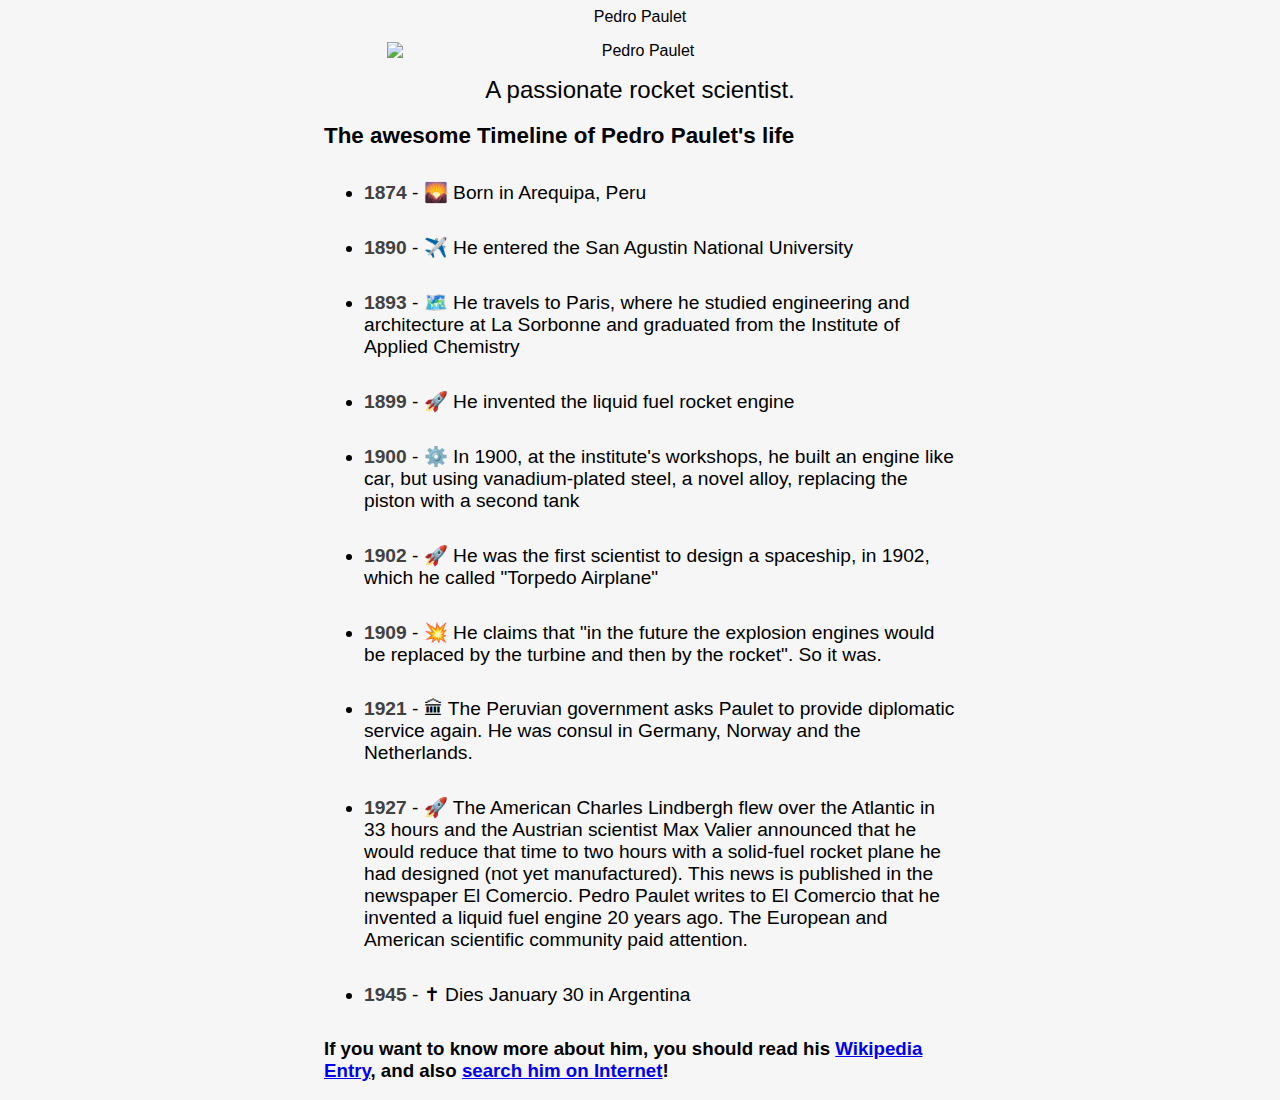
==== index.html @ ac448a02 "Change timeline-list ul with the updated timeline" ====
<!DOCTYPE html>
<html lang="en">
    <head>
        <meta charset="UTF-8" />
        <meta name="viewport" content="width=device-width, initial-scale=1.0" />
        <meta http-equiv="X-UA-Compatible" content="ie=edge" />
        <link rel="stylesheet" href="style.css" />
        <script src="https://cdn.freecodecamp.org/testable-projects-fcc/v1/bundle.js"></script>
        <title>A tribute page for Pedro Paulet</title>
    </head>
    <body>
        <div id="main">
            <section class="cover">
                <div class="tribute-name" id="title">
                    Pedro Paulet
                </div>
                <div id="img-div">
                    <img
                        src="https://upload.wikimedia.org/wikipedia/commons/a/ad/Pedro_Paulet%2C_padre_de_la_Aeronautica.PNG"
                        alt="Pedro Paulet"
                        class="image-tribute-person"
                        id="image"
                    />
                    <div class="description-tribute-person" id="img-caption">
                        A passionate rocket scientist.
                    </div>
                </div>
            </section>
            <section class="timeline" id="tribute-info">
                <h2 class="subtitle-tribute-person">
                    The awesome Timeline of Pedro Paulet's life
                </h2>
                <ul class="timeline-list">
                    <li>
                        <b>1874</b> -
                        <span role="img" aria-label="sunrise">🌄</span> Born in
                        Arequipa, Peru
                    </li>
                    <li>
                        <b>1890</b> -
                        <span role="img" aria-label="airplane">✈️</span> He
                        entered the San Agustin National University
                    </li>
                    <li>
                        <b>1893</b> -
                        <span role="img" aria-label="map">🗺️</span> He travels
                        to Paris, where he studied engineering and architecture
                        at La Sorbonne and graduated from the Institute of
                        Applied Chemistry
                    </li>
                    <li>
                        <b>1899</b> -
                        <span role="img" aria-label="rocket">🚀</span> He
                        invented the liquid fuel rocket engine
                    </li>
                    <li>
                        <b>1900</b> -
                        <span role="img" aria-label="gear">⚙️</span> In 1900, at
                        the institute's workshops, he built an engine like car,
                        but using vanadium-plated steel, a novel alloy,
                        replacing the piston with a second tank
                    </li>
                    <li>
                        <b>1902</b> -
                        <span role="img" aria-label="rocket">🚀</span> He was
                        the first scientist to design a spaceship, in 1902,
                        which he called "Torpedo Airplane"
                    </li>
                    <li>
                        <b>1909</b> -
                        <span role="img" aria-label="collision">💥</span> He
                        claims that "in the future the explosion engines would
                        be replaced by the turbine and then by the rocket". So
                        it was.
                    </li>
                    <li>
                        <b>1921</b> -
                        <span role="img" aria-label="classical building"
                            >🏛</span
                        >
                        The Peruvian government asks Paulet to provide
                        diplomatic service again. He was consul in Germany,
                        Norway and the Netherlands.
                    </li>
                    <li>
                        <b>1927</b> -
                        <span role="img" aria-label="rocket">🚀</span> The
                        American Charles Lindbergh flew over the Atlantic in 33
                        hours and the Austrian scientist Max Valier announced
                        that he would reduce that time to two hours with a
                        solid-fuel rocket plane he had designed (not yet
                        manufactured). This news is published in the newspaper
                        El Comercio. Pedro Paulet writes to El Comercio that he
                        invented a liquid fuel engine 20 years ago. The European
                        and American scientific community paid attention.
                    </li>
                    <li>
                        <b>1945</b> -
                        <span role="img" aria-label="latin cross">✝</span> Dies
                        January 30 in Argentina
                    </li>
                </ul>
                <h3>
                    If you want to know more about him, you should read his
                    <a
                        href="https://es.wikipedia.org/wiki/Pedro_Paulet"
                        target="_blank"
                        id="atribute-link"
                        >Wikipedia Entry</a
                    >, and also
                    <a
                        href="https://duckduckgo.com/?q=Pedro+Paulet"
                        target="_blank"
                        >search him on Internet</a
                    >!
                </h3>
            </section>
        </div>
    </body>
</html>
---- style.css ----
body {
	background-color: rgb(246, 246, 246);
	font-family: 'Segoe UI', sans-serif;
}

.cover {
	text-align: center;
}

.title-tribute-person {
	font-size: 3em;
	margin: 0.5em;
	font-weight: 300;
}

.description-tribute-person {
	font-size: 1.5em;
}

.image-tribute-person {
	display: block;
	margin: auto;
	width: 40%;
	padding: 1rem;
}

.subtitle-tribute-person {
	font-size: 1.4em;
}

.timeline {
	display: block;
	margin: auto;
	width: 50%;
}

.timeline-list {
	font-size: 1.2em;
}

.timeline-list > li {
	margin: 2rem 0rem;
}

.timeline-list b {
	color: #414141;
	font-weight: 600;
}
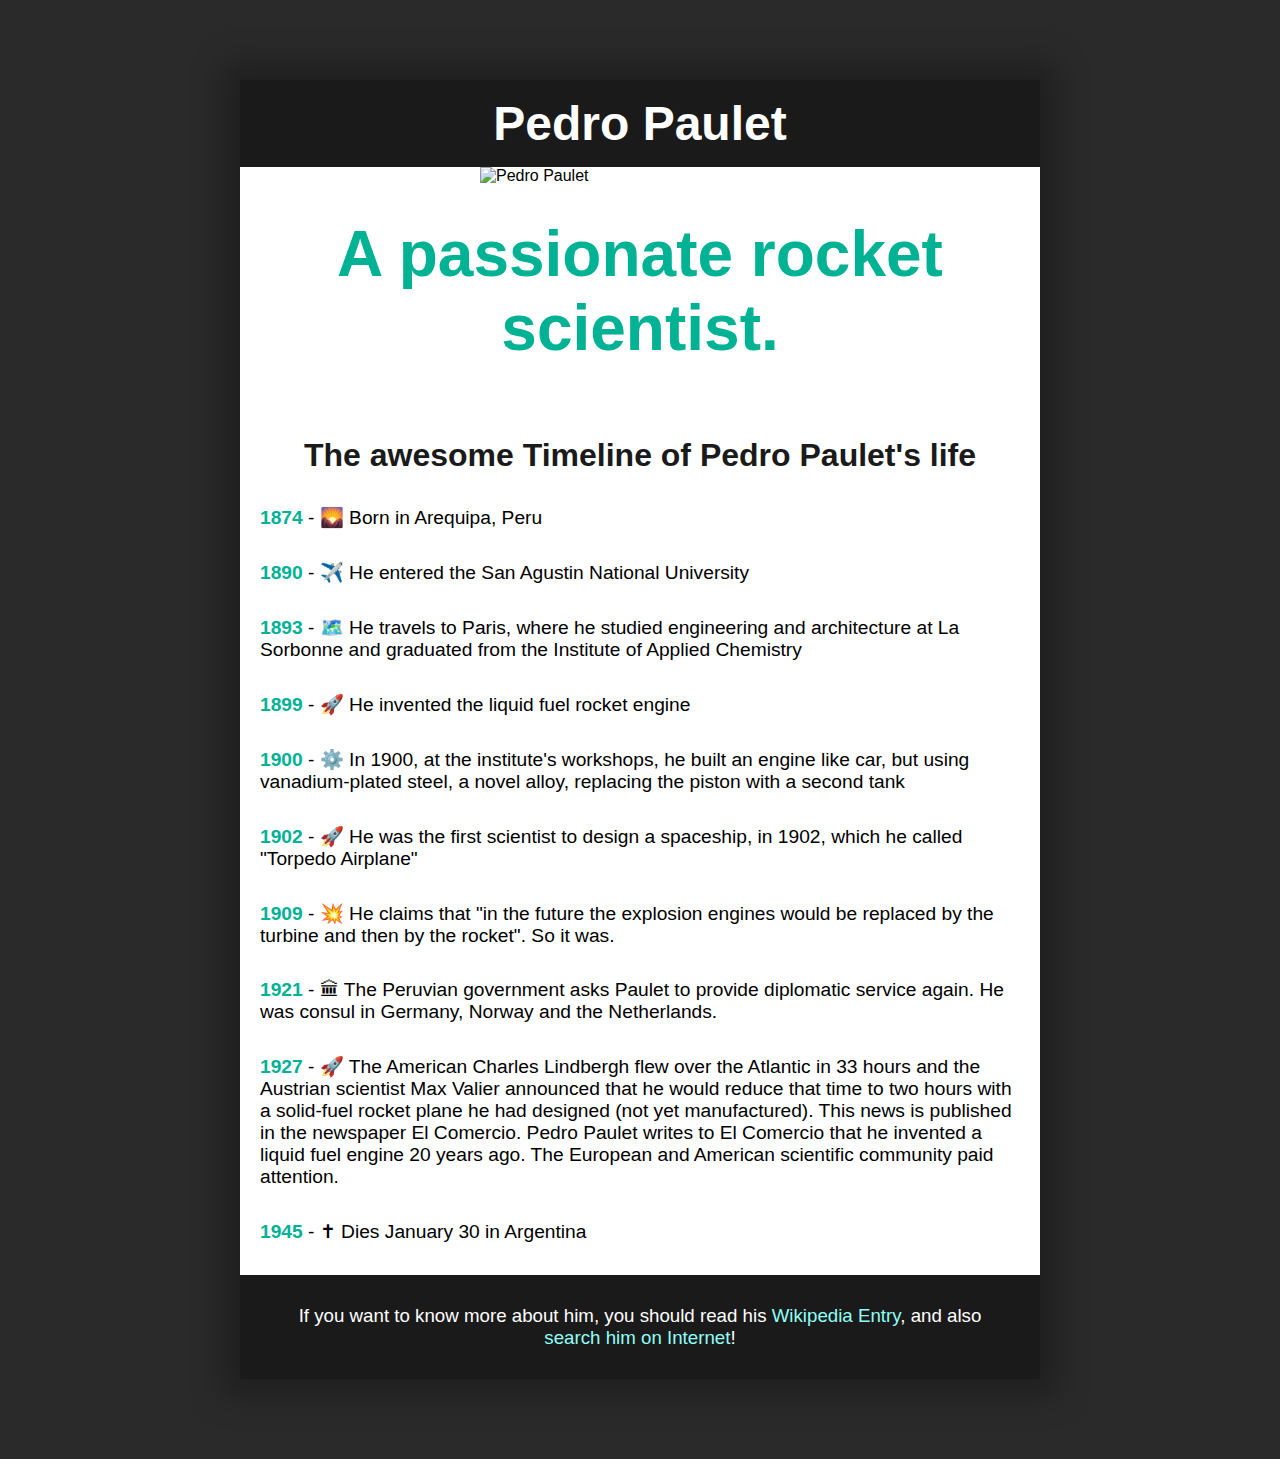
==== commit 72367af5: "Add meta:description tag" ====
--- a/index.html
+++ b/index.html
@@ -7,6 +7,7 @@
         <link rel="stylesheet" href="style.css" />
         <script src="https://cdn.freecodecamp.org/testable-projects-fcc/v1/bundle.js"></script>
         <title>A tribute page for Pedro Paulet</title>
+        <meta name="description" content="The awesome timeline of Pedro Paulet's life">
     </head>
     <body>
         <div id="main">
@@ -100,12 +101,12 @@
                         January 30 in Argentina
                     </li>
                 </ul>
-                <h3>
+                <h3 class="box-more-information">
                     If you want to know more about him, you should read his
                     <a
                         href="https://es.wikipedia.org/wiki/Pedro_Paulet"
                         target="_blank"
-                        id="atribute-link"
+                        id="tribute-link"
                         >Wikipedia Entry</a
                     >, and also
                     <a
--- a/style.css
+++ b/style.css
@@ -1,48 +1,137 @@
-body {
-	background-color: rgb(246, 246, 246);
-	font-family: 'Segoe UI', sans-serif;
+* {
+    margin: 0;
+    padding: 0;
+    box-sizing: border-box;
 }
 
-.cover {
-	text-align: center;
+:root {
+    --primary-color: #1a1a1a;
+    --dark-color: #2a2a2a;
+    --light-complement-color: #90fff7;
+    --dark-complement-color: #00b294;
 }
 
-.title-tribute-person {
-	font-size: 3em;
-	margin: 0.5em;
-	font-weight: 300;
+a {
+    color: var(--light-complement-color);
+    text-decoration: none;
+}
+
+a:hover {
+    color: var(--light-complement-color);
+    text-decoration: underline;
+}
+
+body {
+    display: flex;
+    justify-content: center;
+    background-color: var(--dark-color);
+    font-family: 'Segoe UI', sans-serif;
+}
+
+#main {
+    background-color: white;
+    width: 800px;
+    margin-top: 80px;
+    margin-bottom: 80px;
+    box-shadow: 0px 0px 30px 18px rgba(0, 0, 0, 0.25);
+    display: grid;
+    grid-template-columns: 1fr;
+    grid-template-rows: auto auto auto;
+    grid-gap: 0;
+    grid-template-areas:
+        'tribute_name'
+        'photography_cover'
+        'timeline';
+}
+
+.tribute-name {
+    display: flex;
+    justify-content: center;
+    font-size: 3em;
+    font-weight: 700;
+    padding: 1rem;
+    background-color: var(--primary-color);
+    color: white;
+    grid-area: tribute_name;
+}
+
+.photography_cover {
+    display: flex;
+    justify-content: center;
+    grid-area: photography_cover;
+}
+
+#img-div {
+    display: flex;
+    flex-direction: column;
+    justify-content: flex-end;
+    align-items: center;
+    flex-wrap: nowrap;
 }
 
 .description-tribute-person {
-	font-size: 1.5em;
+    text-align: center;
+    font-size: 4rem;
+    font-weight: 700;
+    margin: 32px;
+    color: var(--dark-complement-color);
 }
 
 .image-tribute-person {
-	display: block;
-	margin: auto;
-	width: 40%;
-	padding: 1rem;
+    width: 40%;
+    max-width: 1800px;
+}
+
+.timeline {
+    display: flex;
+    flex-direction: column;
+    margin: auto;
+}
+
+@media (max-width: 800px) {
+    #img-div {
+        flex-wrap: wrap;
+    }
+    #main {
+        background-color: white;
+        width: 800px;
+        margin: 0px;
+    }
+    .image-tribute-person {
+        display: block;
+        margin: auto;
+        width: 100%;
+    }
 }
 
 .subtitle-tribute-person {
-	font-size: 1.4em;
-}
-
-.timeline {
-	display: block;
-	margin: auto;
-	width: 50%;
+    margin-top: 40px;
+    font-size: 2em;
+    font-weight: 700;
+    text-align: center;
+    color: var(--primary-color);
 }
 
 .timeline-list {
-	font-size: 1.2em;
+    margin: 0px 20px;
+    font-size: 1.2em;
+    font-weight: 400;
+    list-style: none;
 }
 
 .timeline-list > li {
-	margin: 2rem 0rem;
+    margin: 2rem 0rem;
 }
 
 .timeline-list b {
-	color: #414141;
-	font-weight: 600;
-}+    color: var(--dark-complement-color);
+    font-weight: 700;
+}
+
+.box-more-information {
+    background-color: var(--primary-color);
+    color: white;
+    font-weight: 400;
+    padding: 30px;
+    text-align: center;
+}
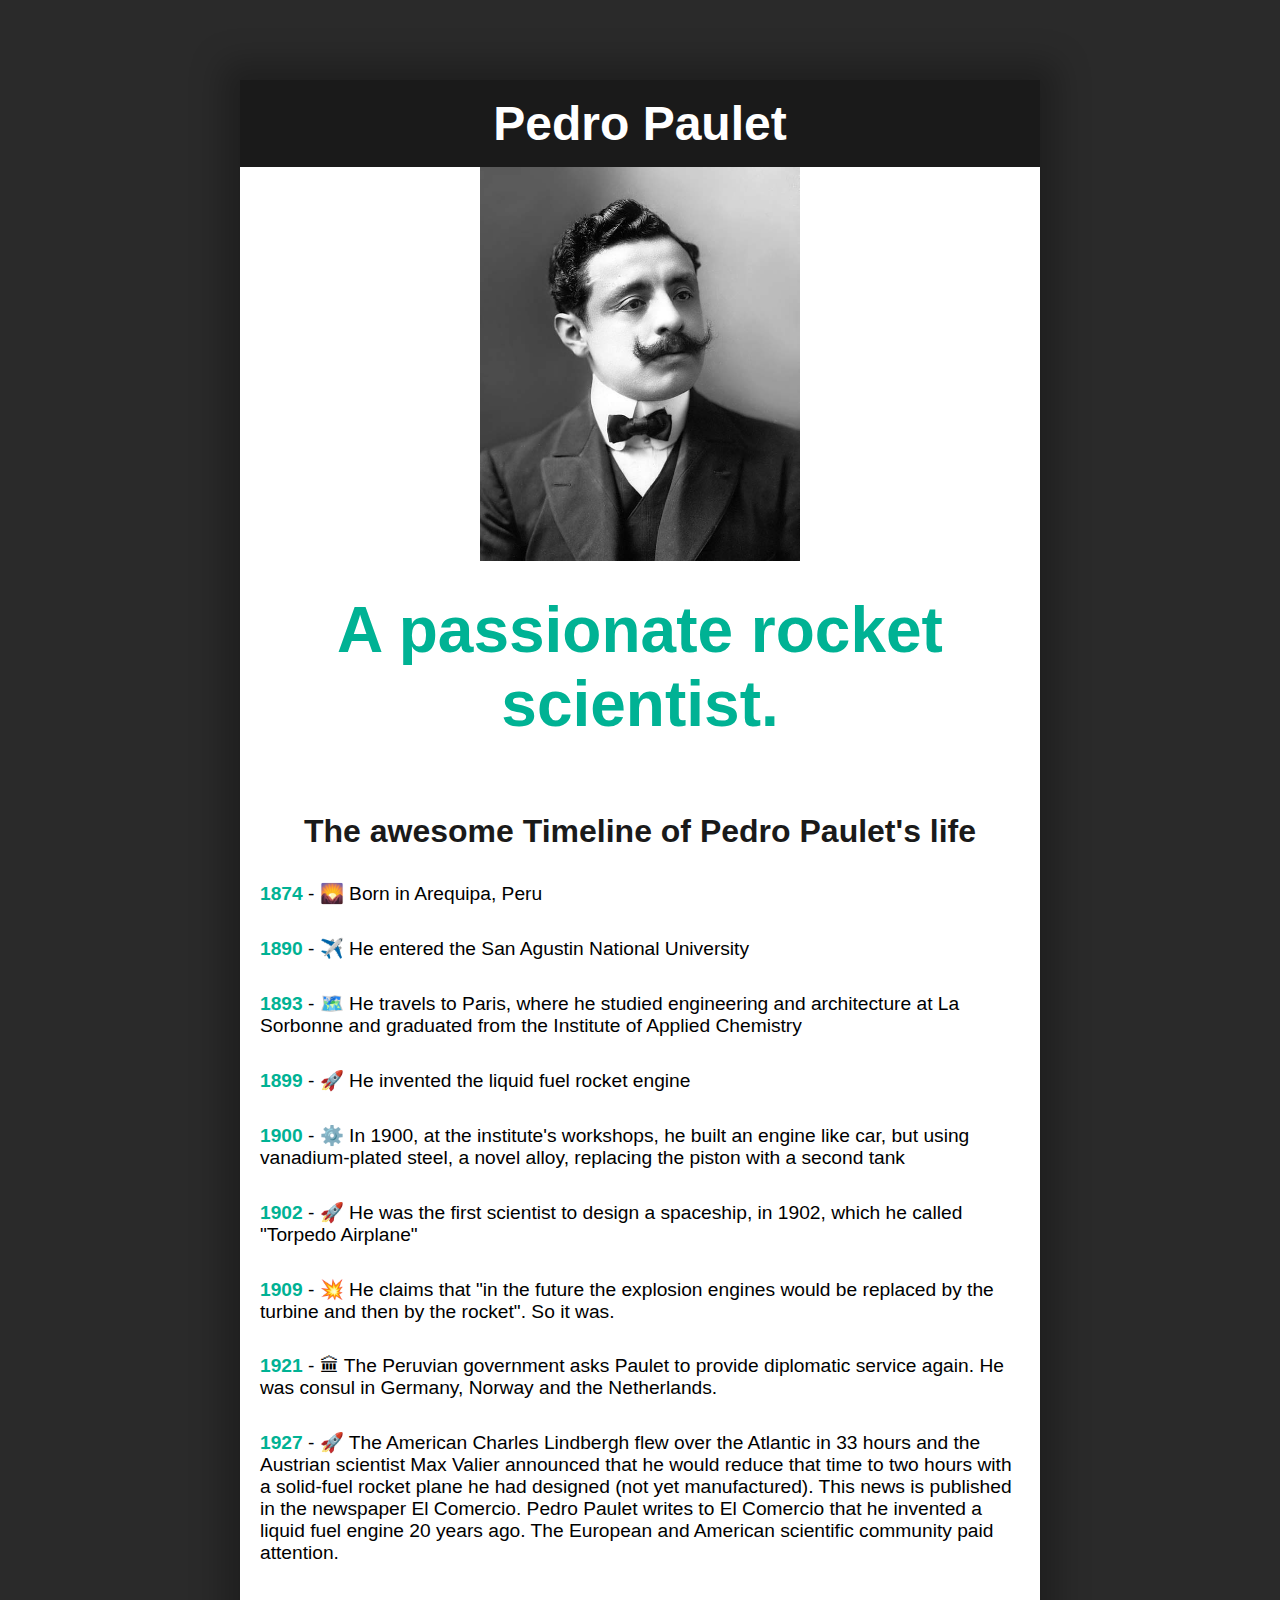
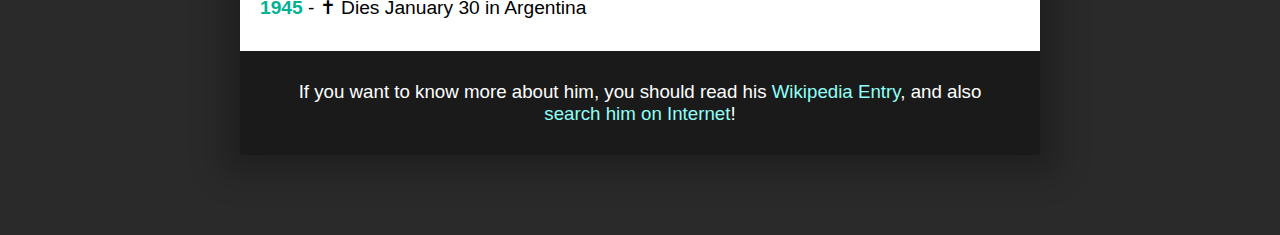
==== commit 4e3e86d3: "Add photograph.jpg" ====
--- a/index.html
+++ b/index.html
@@ -5,33 +5,39 @@
         <meta name="viewport" content="width=device-width, initial-scale=1.0" />
         <meta http-equiv="X-UA-Compatible" content="ie=edge" />
         <link rel="stylesheet" href="style.css" />
-        <script src="https://cdn.freecodecamp.org/testable-projects-fcc/v1/bundle.js"></script>
+        <meta name="theme-color" content="#1a1a1a" />
+        <!-- <script src="https://cdn.freecodecamp.org/testable-projects-fcc/v1/bundle.js"></script> -->
         <title>A tribute page for Pedro Paulet</title>
-        <meta name="description" content="The awesome timeline of Pedro Paulet's life">
+        <meta
+            name="description"
+            content="The awesome timeline of Pedro Paulet's life"
+        />
     </head>
     <body>
-        <div id="main">
+        <div id="main" class="main">
             <section class="cover">
-                <div class="tribute-name" id="title">
+                <div class="cover__name" id="title">
                     Pedro Paulet
                 </div>
-                <div id="img-div">
+                <div class="cover__image-box" id="img-div">
                     <img
-                        src="https://upload.wikimedia.org/wikipedia/commons/a/ad/Pedro_Paulet%2C_padre_de_la_Aeronautica.PNG"
+                        src="photograph.jpg"
                         alt="Pedro Paulet"
-                        class="image-tribute-person"
+                        class="cover__image"
                         id="image"
                     />
-                    <div class="description-tribute-person" id="img-caption">
+                    <div class="cover__caption" id="img-caption">
                         A passionate rocket scientist.
                     </div>
                 </div>
             </section>
             <section class="timeline" id="tribute-info">
-                <h2 class="subtitle-tribute-person">
-                    The awesome Timeline of Pedro Paulet's life
-                </h2>
-                <ul class="timeline-list">
+                <div class="timeline__title-box">
+                    <h2 class="timeline__title">
+                        The awesome Timeline of Pedro Paulet's life
+                    </h2>
+                </div>
+                <ul class="timeline__list">
                     <li>
                         <b>1874</b> -
                         <span role="img" aria-label="sunrise">🌄</span> Born in
@@ -101,7 +107,7 @@
                         January 30 in Argentina
                     </li>
                 </ul>
-                <h3 class="box-more-information">
+                <h3 class="timeline__references">
                     If you want to know more about him, you should read his
                     <a
                         href="https://es.wikipedia.org/wiki/Pedro_Paulet"
--- a/style.css
+++ b/style.css
@@ -28,7 +28,7 @@
     font-family: 'Segoe UI', sans-serif;
 }
 
-#main {
+.main {
     background-color: white;
     width: 800px;
     margin-top: 80px;
@@ -44,7 +44,7 @@
         'timeline';
 }
 
-.tribute-name {
+.cover__name {
     display: flex;
     justify-content: center;
     font-size: 3em;
@@ -55,13 +55,7 @@
     grid-area: tribute_name;
 }
 
-.photography_cover {
-    display: flex;
-    justify-content: center;
-    grid-area: photography_cover;
-}
-
-#img-div {
+.cover__image-box {
     display: flex;
     flex-direction: column;
     justify-content: flex-end;
@@ -69,17 +63,17 @@
     flex-wrap: nowrap;
 }
 
-.description-tribute-person {
+.cover__image {
+    width: 40%;
+    max-width: 1800px;
+}
+
+.cover__caption {
     text-align: center;
     font-size: 4rem;
     font-weight: 700;
     margin: 32px;
     color: var(--dark-complement-color);
-}
-
-.image-tribute-person {
-    width: 40%;
-    max-width: 1800px;
 }
 
 .timeline {
@@ -89,22 +83,25 @@
 }
 
 @media (max-width: 800px) {
-    #img-div {
-        flex-wrap: wrap;
-    }
-    #main {
+    .main {
         background-color: white;
         width: 800px;
         margin: 0px;
     }
-    .image-tribute-person {
+    .cover__image-box {
+        flex-wrap: wrap;
+    }
+    .cover__image {
         display: block;
         margin: auto;
         width: 100%;
     }
+    .timeline__title-box {
+        padding: 10px;
+    }
 }
 
-.subtitle-tribute-person {
+.timeline__title {
     margin-top: 40px;
     font-size: 2em;
     font-weight: 700;
@@ -112,23 +109,23 @@
     color: var(--primary-color);
 }
 
-.timeline-list {
+.timeline__list {
     margin: 0px 20px;
     font-size: 1.2em;
     font-weight: 400;
     list-style: none;
 }
 
-.timeline-list > li {
+.timeline__list > li {
     margin: 2rem 0rem;
 }
 
-.timeline-list b {
+.timeline__list b {
     color: var(--dark-complement-color);
     font-weight: 700;
 }
 
-.box-more-information {
+.timeline__references {
     background-color: var(--primary-color);
     color: white;
     font-weight: 400;
